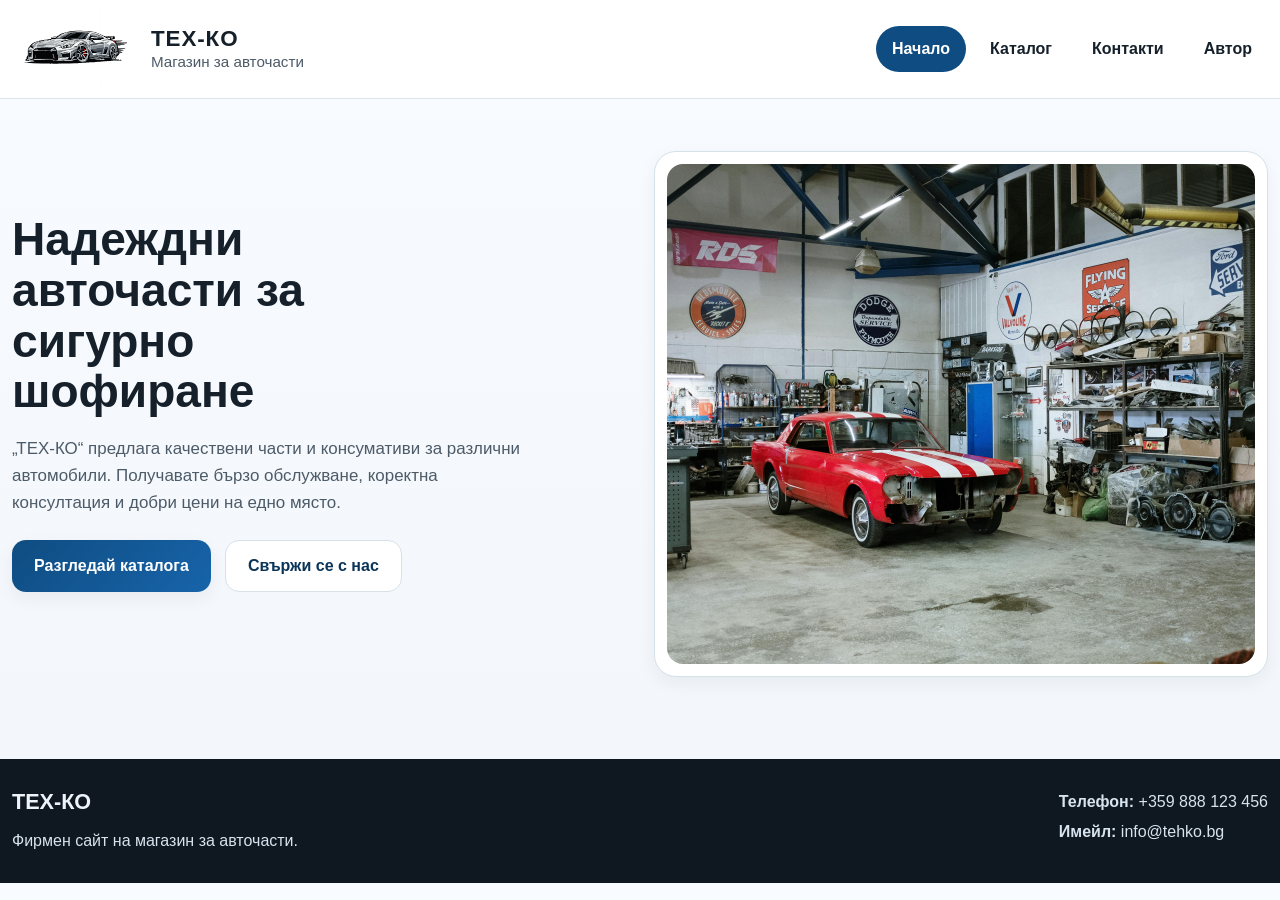
==== index.html @ 09e2aa95 "Revert "Restore simplified За нас section below home hero" This reverts commit d07487c2b5a37e3a4dde9" ====
<!DOCTYPE html>
<html lang="bg">
<head>
    <meta charset="UTF-8">
    <meta name="viewport" content="width=device-width, initial-scale=1.0">
    <title>ТЕХ-КО | Магазин за авточасти</title>
    <meta name="description" content="ТЕХ-КО е фирмен сайт на магазин за авточасти с каталог, промоции, продажби, контакти и информация за автора.">
    <link rel="stylesheet" href="css/style.css">
</head>
<body>

    <a class="skip-link" href="#main-content">Пропусни към основното съдържание</a>

    <header class="site-header">
        <div class="container header-wrap">
            <a href="index.html" class="logo-box" aria-label="Начало - ТЕХ-КО">
                <img src="images/logo-tehko.svg" alt="Лого на ТЕХ-КО" class="logo">
                <div class="logo-text">
                    <span class="logo-title">ТЕХ-КО</span>
                    <span class="logo-subtitle">Магазин за авточасти</span>
                </div>
            </a>

            <nav class="main-nav" aria-label="Основна навигация">
                <ul class="nav-list">
                    <li><a class="active" href="index.html">Начало</a></li>

                    <li class="dropdown">
                        <a href="katalog.html" aria-haspopup="true">Каталог</a>
                        <ul class="dropdown-menu">
                            <li><a href="promocia.html">Промоция</a></li>
                            <li><a href="prodazhbi.html">Продажби</a></li>
                        </ul>
                    </li>

                    <li><a href="kontakti.html">Контакти</a></li>
                    <li><a href="avtor.html">Автор</a></li>
                </ul>
            </nav>
        </div>
    </header>

    <main id="main-content">

        <section class="hero-section">
            <div class="container hero-grid">
                <div class="hero-content">
                    <h1>Надеждни авточасти за сигурно шофиране</h1>
                    <p>
                        „ТЕХ-КО“ предлага качествени части и консумативи за различни
                        автомобили. Получавате бързо обслужване, коректна консултация
                        и добри цени на едно място.
                    </p>

                    <div class="hero-actions">
                        <a href="katalog.html" class="btn btn-primary">Разгледай каталога</a>
                        <a href="kontakti.html" class="btn btn-secondary">Свържи се с нас</a>
                    </div>
                </div>

                <div class="hero-image-card">
                    <img src="images/hero-auto.jpg" alt="Модерен автомобил в сервизна среда" class="hero-image">
                </div>
            </div>
        </section>
    </main>

    <footer class="site-footer">
        <div class="container footer-wrap">
            <div>
                <h2 class="footer-brand">ТЕХ-КО</h2>
                <p>Фирмен сайт на магазин за авточасти.</p>
            </div>

            <div>
                <p><strong>Телефон:</strong> +359 888 123 456</p>
                <p><strong>Имейл:</strong> info@tehko.bg</p>
            </div>
        </div>
    </footer>

</body>
</html>
---- css/style.css ----
:root {
    --bg: #f4f7fb;
    --surface: #ffffff;
    --surface-2: #eef3f8;
    --text: #16202a;
    --muted: #4d5b68;
    --primary: #0f4c81;
    --primary-dark: #0a3559;
    --accent: #f28c28;
    --accent-dark: #c96d14;
    --border: #d7e1ea;
    --shadow: 0 10px 30px rgba(15, 34, 58, 0.08);
    --shadow-soft: 0 6px 18px rgba(15, 34, 58, 0.06);
    --radius: 18px;
    --radius-sm: 12px;
    --container: 1320px;
    --transition: 0.25s ease;
}

*,
*::before,
*::after {
    box-sizing: border-box;
}

html {
    scroll-behavior: smooth;
}

body {
    margin: 0;
    font-family: Arial, Helvetica, sans-serif;
    font-size: 16px;
    line-height: 1.6;
    background: linear-gradient(180deg, #f8fbff 0%, #f2f6fa 100%);
    color: var(--text);
}

img {
    display: block;
    max-width: 100%;
}

a {
    color: var(--primary);
    text-decoration: none;
}

a:hover {
    text-decoration: none;
}

button,
input,
textarea,
select {
    font: inherit;
}

.container {
    width: min(100% - 24px, var(--container));
    margin: 0 auto;
}

/* Достъпност */
.skip-link {
    position: absolute;
    left: -9999px;
    top: auto;
    background: #000;
    color: #fff;
    padding: 12px 16px;
    z-index: 9999;
    border-radius: 8px;
}

.skip-link:focus {
    left: 16px;
    top: 16px;
}

a:focus-visible,
button:focus-visible,
input:focus-visible,
textarea:focus-visible,
select:focus-visible {
    outline: 3px solid var(--accent);
    outline-offset: 3px;
    border-radius: 8px;
}

/* Header */
.site-header {
    position: sticky;
    top: 0;
    z-index: 1000;
    background: rgba(255, 255, 255, 0.94);
    backdrop-filter: blur(12px);
    border-bottom: 1px solid rgba(215, 225, 234, 0.9);
}

.header-wrap {
    display: flex;
    align-items: center;
    justify-content: space-between;
    gap: 24px;
    min-height: 86px;
}

.logo-box {
    display: inline-flex;
    align-items: center;
    gap: 14px;
    color: var(--text);
}

.logo {
    width: 125px;
    height: 98px;
    object-fit: contain;
}

.logo-text {
    display: flex;
    flex-direction: column;
    line-height: 1.2;
}

.logo-title {
    font-size: 1.4rem;
    font-weight: 700;
    letter-spacing: 0.04em;
}

.logo-subtitle {
    font-size: 0.95rem;
    color: var(--muted);
}

/* Навигация */
.main-nav {
    display: flex;
    align-items: center;
}

.nav-list {
    display: flex;
    align-items: center;
    gap: 8px;
    list-style: none;
    margin: 0;
    padding: 0;
}

.nav-list > li {
    position: relative;
}

.nav-list > li > a {
    display: inline-flex;
    align-items: center;
    min-height: 46px;
    padding: 10px 16px;
    border-radius: 999px;
    color: var(--text);
    font-weight: 600;
    transition: background-color var(--transition), color var(--transition), transform var(--transition);
}

.nav-list > li > a:hover,
.nav-list > li > a.active,
.nav-list > li > a:focus-visible {
    background: var(--primary);
    color: #ffffff;
}

.dropdown-menu {
    position: absolute;
    top: calc(100% + 10px);
    left: 0;
    min-width: 220px;
    background: #ffffff;
    border: 1px solid var(--border);
    border-radius: 16px;
    box-shadow: var(--shadow);
    padding: 10px;
    list-style: none;
    margin: 0;
    opacity: 0;
    visibility: hidden;
    transform: translateY(8px);
    transition: opacity var(--transition), transform var(--transition), visibility var(--transition);
}

.dropdown:hover .dropdown-menu,
.dropdown:focus-within .dropdown-menu {
    opacity: 1;
    visibility: visible;
    transform: translateY(0);
}

.dropdown-menu li a {
    display: block;
    padding: 12px 14px;
    border-radius: 10px;
    color: var(--text);
    font-weight: 600;
}

.dropdown-menu li a:hover,
.dropdown-menu li a:focus-visible {
    background: var(--surface-2);
    color: var(--primary-dark);
}

/* Hero */
.hero-section {
    padding: 52px 0 56px;
}

.hero-grid {
    display: grid;
    grid-template-columns: 1fr 1fr;
    align-items: center;
    gap: 28px;
}

.hero-content h1 {
    margin: 0 0 18px;
    font-size: clamp(2rem, 3.6vw, 3.3rem);
    line-height: 1.1;
    max-width: 16ch;
}

.hero-content p {
    margin: 0 0 24px;
    color: var(--muted);
    font-size: 1.06rem;
    max-width: 56ch;
}

.section-badge {
    display: inline-block;
    margin-bottom: 14px;
    padding: 8px 14px;
    border-radius: 999px;
    background: rgba(15, 76, 129, 0.1);
    color: var(--primary-dark);
    font-weight: 700;
    font-size: 0.92rem;
}

.hero-actions {
    display: flex;
    flex-wrap: wrap;
    gap: 14px;
    margin-bottom: 22px;
}

.btn {
    display: inline-flex;
    align-items: center;
    justify-content: center;
    min-height: 50px;
    padding: 12px 22px;
    border: none;
    border-radius: 14px;
    font-weight: 700;
    transition: transform var(--transition), background-color var(--transition), box-shadow var(--transition);
    cursor: pointer;
    text-align: center;
}

.btn:hover {
    transform: translateY(-2px);
}

.btn-primary {
    background: linear-gradient(135deg, var(--primary) 0%, #1764aa 100%);
    color: #ffffff;
    box-shadow: var(--shadow-soft);
}

.btn-primary:hover,
.btn-primary:focus-visible {
    background: linear-gradient(135deg, var(--primary-dark) 0%, #0f4c81 100%);
    color: #ffffff;
}

.btn-secondary {
    background: #ffffff;
    color: var(--primary-dark);
    border: 1px solid var(--border);
}

.btn-secondary:hover,
.btn-secondary:focus-visible {
    background: var(--surface-2);
    color: var(--primary-dark);
}

.hero-highlights {
    display: flex;
    flex-wrap: wrap;
    gap: 12px;
    margin: 0;
    padding: 0;
    list-style: none;
}

.hero-highlights li {
    padding: 10px 14px;
    background: #ffffff;
    border: 1px solid var(--border);
    border-radius: 999px;
    color: var(--text);
    font-weight: 600;
    box-shadow: var(--shadow-soft);
}

.hero-image-card {
    background: #ffffff;
    border: 1px solid var(--border);
    border-radius: 22px;
    padding: 12px;
    box-shadow: var(--shadow-soft);
}

.hero-image {
    width: 100%;
    height: 500px;
    object-fit: cover;
    border-radius: 16px;
}

/* Общи секции */
section {
    padding: 24px 0 64px;
}

.section-heading {
    max-width: 760px;
    margin-bottom: 28px;
}

.section-heading h2 {
    margin: 0 0 12px;
    font-size: clamp(1.8rem, 3vw, 2.7rem);
    line-height: 1.15;
}

.section-heading p {
    margin: 0;
    color: var(--muted);
}

/* Feature cards */
.features-grid {
    display: grid;
    grid-template-columns: repeat(3, 1fr);
    gap: 22px;
}

.feature-card {
    background: var(--surface);
    padding: 26px;
    border-radius: var(--radius);
    border: 1px solid var(--border);
    box-shadow: var(--shadow-soft);
    transition: transform var(--transition), box-shadow var(--transition);
}

.feature-card:hover {
    transform: translateY(-4px);
    box-shadow: var(--shadow);
}

.feature-icon {
    width: 50px;
    height: 50px;
    display: grid;
    place-items: center;
    margin-bottom: 16px;
    border-radius: 14px;
    background: linear-gradient(135deg, var(--accent) 0%, #ffad5a 100%);
    color: #1b1b1b;
    font-size: 1.35rem;
    font-weight: 700;
}

.feature-card h3 {
    margin: 0 0 10px;
    font-size: 1.2rem;
}

.feature-card p {
    margin: 0;
    color: var(--muted);
}

/* About */
.about-grid {
    display: grid;
    grid-template-columns: 0.95fr 1.05fr;
    gap: 34px;
    align-items: center;
}

.about-image-wrap {
    background: var(--surface);
    border: 1px solid var(--border);
    border-radius: 24px;
    padding: 14px;
    box-shadow: var(--shadow-soft);
}

.about-image {
    width: 100%;
    height: 420px;
    object-fit: cover;
    border-radius: 18px;
}

.about-content h2 {
    margin: 0 0 16px;
    font-size: clamp(1.8rem, 3vw, 2.8rem);
    line-height: 1.15;
}

.about-content p {
    margin: 0 0 16px;
    color: var(--muted);
}

.text-link {
    display: inline-block;
    margin-top: 8px;
    font-weight: 700;
    color: var(--primary);
}

.text-link:hover,
.text-link:focus-visible {
    color: var(--primary-dark);
    text-decoration: underline;
}

/* Quick links */
.quick-links-grid {
    display: grid;
    grid-template-columns: repeat(4, 1fr);
    gap: 20px;
}

.quick-link-card {
    display: block;
    background: linear-gradient(180deg, #ffffff 0%, #f5f9fd 100%);
    border: 1px solid var(--border);
    border-radius: var(--radius);
    padding: 24px;
    box-shadow: var(--shadow-soft);
    transition: transform var(--transition), box-shadow var(--transition), border-color var(--transition);
}

.quick-link-card:hover,
.quick-link-card:focus-visible {
    transform: translateY(-4px);
    box-shadow: var(--shadow);
    border-color: #aac6df;
}

.quick-link-card h3 {
    margin: 0 0 10px;
    font-size: 1.16rem;
    color: var(--text);
}

.quick-link-card p {
    margin: 0;
    color: var(--muted);
}

/* Footer */
.site-footer {
    padding: 26px 0;
    background: #0f1720;
    color: #edf3f8;
    margin-top: 26px;
}

.footer-wrap {
    display: flex;
    justify-content: space-between;
    gap: 24px;
    flex-wrap: wrap;
}

.footer-brand {
    margin: 0 0 8px;
    font-size: 1.35rem;
}

.site-footer p {
    margin: 4px 0;
    color: #d7e3ee;
}

/* Помощни класове за бъдещите страници */
.page-hero {
    padding: 56px 0 24px;
}

.page-hero-box {
    background: linear-gradient(135deg, #0f4c81 0%, #143f64 100%);
    color: #ffffff;
    border-radius: 28px;
    padding: 38px 32px;
    box-shadow: var(--shadow);
}

.page-hero-box h1 {
    margin: 0 0 10px;
    font-size: clamp(2rem, 3.5vw, 3.2rem);
}

.page-hero-box p {
    margin: 0;
    max-width: 70ch;
    color: rgba(255, 255, 255, 0.9);
}

.card {
    background: var(--surface);
    border: 1px solid var(--border);
    border-radius: var(--radius);
    box-shadow: var(--shadow-soft);
}

.section-box {
    background: var(--surface);
    border: 1px solid var(--border);
    border-radius: 24px;
    padding: 28px;
    box-shadow: var(--shadow-soft);
}

/* Responsive */
@media (max-width: 1080px) {
    .hero-grid,
    .about-grid {
        grid-template-columns: 1fr;
    }

    .features-grid {
        grid-template-columns: repeat(2, 1fr);
    }

    .quick-links-grid,
    .catalog-grid {
        grid-template-columns: repeat(2, 1fr);
    }

    .hero-content h1 {
        max-width: 14ch;
    }
}

@media (max-width: 820px) {
    .header-wrap {
        flex-direction: column;
        align-items: flex-start;
        padding: 14px 0;
    }

    .main-nav {
        width: 100%;
    }

    .nav-list {
        flex-wrap: wrap;
    }

    .dropdown-menu {
        position: static;
        opacity: 1;
        visibility: visible;
        transform: none;
        box-shadow: none;
        border: 1px solid var(--border);
        margin-top: 8px;
        display: none;
    }

    .dropdown:hover .dropdown-menu,
    .dropdown:focus-within .dropdown-menu {
        display: block;
    }

    .hero-image {
        height: 360px;
    }
}

@media (max-width: 640px) {
    .container {
        width: min(100% - 20px, var(--container));
    }

    .hero-section {
        padding-top: 42px;
    }

    .features-grid,
    .quick-links-grid,
    .catalog-grid {
        grid-template-columns: 1fr;
    }

    .feature-card,
    .quick-link-card,
    .section-box {
        padding: 22px;
    }

    .btn {
        width: 100%;
    }

    .hero-actions {
        flex-direction: column;
    }

    .hero-image,
    .about-image {
        height: 280px;
    }

    .page-hero-box {
        padding: 28px 20px;
    }
}

/* Намаляване на анимации при нужда */
@media (prefers-reduced-motion: reduce) {
    html {
        scroll-behavior: auto;
    }

    *,
    *::before,
    *::after {
        animation: none !important;
        transition: none !important;
    }
}

/* =========================
   КАТАЛОГ
========================= */

.catalog-section {
    padding-top: 20px;
}


.catalog-nav {
    background: var(--surface);
    border: 1px solid var(--border);
    border-radius: 18px;
    padding: 20px;
    margin-bottom: 22px;
}

.catalog-nav h2 {
    margin: 0 0 12px;
    font-size: 1.25rem;
}

.catalog-filter-controls {
    display: flex;
    flex-wrap: wrap;
    gap: 10px;
}

.filter-btn {
    border: 1px solid var(--border);
    background: #ffffff;
    color: var(--text);
    padding: 10px 14px;
    border-radius: 999px;
    font-weight: 700;
    cursor: pointer;
}

.filter-btn.is-active {
    background: var(--primary);
    color: #ffffff;
    border-color: var(--primary);
}


.catalog-top-link-wrap {
    margin-top: 10px;
    text-align: center;
}

.is-hidden {
    display: none;
}

.product-card.is-hidden {
    display: none;
}

.catalog-grid {
    display: grid;
    grid-template-columns: repeat(4, minmax(0, 1fr));
    gap: 24px;
    align-items: stretch;
}

.product-card {
    display: flex;
    flex-direction: column;
    height: 100%;
    background: linear-gradient(180deg, #ffffff 0%, #f7fafd 100%);
    border: 1px solid var(--border);
    border-radius: 24px;
    padding: 20px;
    box-shadow: var(--shadow-soft);
    transition: transform var(--transition), box-shadow var(--transition);
    text-align: center;
}

.product-card:hover {
    transform: translateY(-6px);
    box-shadow: var(--shadow);
}

.product-image-wrap {
    background: #ffffff;
    border: 1px solid var(--border);
    border-radius: 18px;
    padding: 14px;
    margin-bottom: 18px;
    display: flex;
    align-items: center;
    justify-content: center;
    min-height: 220px;
}

.product-image {
    width: 100%;
    height: 180px;
    object-fit: cover;
    border-radius: 14px;
}

.product-content {
    display: flex;
    flex-direction: column;
    align-items: center;
    flex: 1;
}

.product-code {
    margin: 0 0 10px;
    color: var(--muted);
    font-size: 0.96rem;
}

.product-content h3 {
    margin: 0 0 12px;
    font-size: 1.22rem;
    line-height: 1.25;
    min-height: 62px;
}

.product-description {
    margin: 0 0 16px;
    color: var(--muted);
    line-height: 1.7;
    flex: 1;
}

.product-price {
    margin: 0 0 18px;
    font-size: 1.08rem;
    font-weight: 700;
    color: var(--text);
}

.product-price span {
    color: var(--accent-dark);
}

.product-buy-form {
    width: 100%;
    max-width: 210px;
    display: grid;
    gap: 8px;
    justify-items: center;
}

.product-qty-label {
    font-weight: 700;
}

.product-qty-input {
    width: 100%;
    min-height: 42px;
    padding: 8px 10px;
    border: 1px solid #bfd0df;
    border-radius: 10px;
    text-align: center;
    background: #ffffff;
}

.product-card .btn {
    min-width: 120px;
    width: 100%;
}

/* =========================
   ПЛАЩАНЕ
========================= */

.checkout-section {
    padding-top: 24px;
    padding-bottom: 64px;
}

.checkout-layout {
    display: grid;
    grid-template-columns: 0.95fr 1.05fr;
    gap: 28px;
    align-items: start;
}

.checkout-product-card,
.checkout-form-card {
    background: linear-gradient(180deg, #ffffff 0%, #f7fafd 100%);
    border: 1px solid var(--border);
    border-radius: 26px;
    padding: 26px;
    box-shadow: var(--shadow-soft);
}

.checkout-product-image-wrap {
    background: #ffffff;
    border: 1px solid var(--border);
    border-radius: 20px;
    padding: 14px;
    margin-bottom: 20px;
}

.checkout-product-image {
    width: 100%;
    height: 320px;
    object-fit: cover;
    border-radius: 14px;
}

.checkout-product-info h2 {
    margin: 0 0 14px;
    font-size: 2rem;
    line-height: 1.15;
}

.checkout-product-code,
.checkout-product-price,
.checkout-product-stock {
    margin: 0 0 10px;
}

.checkout-product-description {
    margin: 0 0 18px;
    color: var(--muted);
    line-height: 1.7;
}

.checkout-total-box {
    background: #eef4fb;
    border: 1px solid var(--border);
    border-radius: 18px;
    padding: 16px 18px;
}

.checkout-total-box p {
    margin: 8px 0;
    font-size: 1.05rem;
}

.checkout-form-card h2 {
    margin: 0 0 20px;
    font-size: 1.9rem;
}

.checkout-form {
    display: grid;
    gap: 18px;
}

.checkout-form-grid {
    display: grid;
    grid-template-columns: repeat(2, minmax(0, 1fr));
    gap: 18px;
}

.form-group {
    display: grid;
    gap: 8px;
}

.form-group-full {
    grid-column: 1 / -1;
}

.form-group label {
    font-weight: 700;
    color: var(--text);
}

.form-group input,
.form-group textarea,
.form-group select {
    width: 100%;
    min-height: 50px;
    padding: 12px 14px;
    border: 1px solid #bfd0df;
    border-radius: 12px;
    background: #ffffff;
    color: var(--text);
}

.form-group textarea {
    resize: vertical;
    min-height: 120px;
}

.form-group input[readonly] {
    background: #f3f7fb;
    color: #415260;
}

.checkout-actions {
    display: flex;
    justify-content: space-between;
    gap: 14px;
    flex-wrap: wrap;
}

.checkout-success-message {
    margin-top: 20px;
    padding: 14px 16px;
    border-radius: 14px;
    background: #eaf7ee;
    color: #17653a;
    border: 1px solid #b9e2c8;
    font-weight: 700;
}

@media (max-width: 1200px) {
    .catalog-grid {
        grid-template-columns: repeat(3, minmax(0, 1fr));
    }
}

@media (max-width: 980px) {
    .checkout-layout {
        grid-template-columns: 1fr;
    }

    .catalog-grid {
        grid-template-columns: repeat(2, minmax(0, 1fr));
    }

    .checkout-form-grid {
        grid-template-columns: 1fr;
    }

    .form-group-full {
        grid-column: auto;
    }
}

@media (max-width: 640px) {
    .catalog-grid {
        grid-template-columns: 1fr;
    }

    .checkout-actions {
        flex-direction: column;
    }

    .checkout-actions .btn {
        width: 100%;
    }

    .checkout-product-image {
        height: 240px;
    }
}

/* =========================
   КОНТАКТИ
========================= */

.contacts-section {
    padding-top: 16px;
    padding-bottom: 44px;
}

.contacts-layout {
    display: flex;
    justify-content: center;
}

.contact-form-card {
    background: linear-gradient(180deg, #ffffff 0%, #f7fafd 100%);
    border: 1px solid var(--border);
    border-radius: 26px;
    padding: 28px;
    box-shadow: var(--shadow-soft);
    width: min(100%, 860px);
}

.contact-form {
    display: grid;
    gap: 18px;
}

.contact-form-grid {
    display: grid;
    grid-template-columns: repeat(2, minmax(0, 1fr));
    gap: 18px;
}

.contact-actions {
    display: flex;
    justify-content: flex-end;
}

.contact-form textarea {
    resize: vertical;
    min-height: 150px;
}

.contact-location-section {
    padding-top: 0;
    padding-bottom: 64px;
}

.contact-map-wrap {
    border-radius: 18px;
    overflow: hidden;
    border: 1px solid var(--border);
    box-shadow: var(--shadow-soft);
    background: #ffffff;
}

.contact-map-wrap-only {
    border-radius: 26px;
}

.contact-map-wrap iframe {
    display: block;
    width: 100%;
    min-height: 360px;
    border: 0;
}

/* =========================
   АВТОР
========================= */

.author-section {
    padding-top: 34px;
    padding-bottom: 64px;
}

.author-simple-layout {
    display: grid;
    grid-template-columns: minmax(260px, 360px) 1fr;
    gap: 30px;
    align-items: start;
    background: #ffffff;
    border: 1px solid var(--border);
    border-radius: 22px;
    padding: 26px;
    box-shadow: var(--shadow-soft);
}

.author-image-wrap {
    border-radius: 20px;
    overflow: hidden;
    border: 1px solid var(--border);
    background: #f9fcff;
}

.author-image {
    width: 100%;
    height: 430px;
    object-fit: cover;
}

.author-simple-content h1 {
    margin: 0 0 12px;
    font-size: clamp(1.9rem, 3vw, 2.5rem);
}

.author-simple-content p {
    margin: 0 0 12px;
    color: var(--muted);
    line-height: 1.65;
}

.author-contact-list {
    margin: 18px 0 22px;
    padding: 0;
    list-style: none;
}

.author-contact-list li {
    margin-bottom: 8px;
    color: var(--text);
}

.author-sources-block {
    padding-top: 2px;
}

.author-sources-block h2 {
    margin: 0 0 10px;
    font-size: 1.2rem;
}

.author-project-link-wrap {
    margin: 22px 0 0;
}

.author-list {
    margin: 0;
    padding-left: 20px;
}

.author-list li {
    margin-bottom: 10px;
    color: var(--muted);
}

.author-list a,
.author-project-link-wrap a {
    color: var(--primary);
    font-weight: 600;
}

.author-list a:hover,
.author-project-link-wrap a:hover,
.author-list a:focus-visible,
.author-project-link-wrap a:focus-visible {
    text-decoration: underline;
}

@media (max-width: 980px) {
    .author-simple-layout {
        grid-template-columns: 1fr;
    }

    .contact-form-grid {
        grid-template-columns: 1fr;
    }

    .author-image {
        height: 340px;
    }
}

@media (max-width: 640px) {
    .contact-form-card {
        padding: 22px;
    }

    .contact-actions .btn {
        width: 100%;
    }

    .contact-map-wrap iframe {
        min-height: 280px;
    }

    .author-image {
        height: 300px;
    }

}

/* =========================
   ПРОМОЦИЯ
========================= */

.promo-section {
    padding-top: 24px;
    padding-bottom: 64px;
}

.promo-layout {
    display: grid;
    grid-template-columns: 0.95fr 1.05fr;
    gap: 28px;
    align-items: start;
}

.promo-image-card,
.promo-content-card {
    background: linear-gradient(180deg, #ffffff 0%, #f7fafd 100%);
    border: 1px solid var(--border);
    border-radius: 26px;
    padding: 28px;
    box-shadow: var(--shadow-soft);
}

.promo-image-frame {
    position: relative;
    overflow: hidden;
    border-radius: 22px;
    border: 1px solid var(--border);
    background: #ffffff;
}

.promo-image {
    width: 100%;
    height: 460px;
    object-fit: cover;
}

.promo-badge {
    position: absolute;
    top: 16px;
    right: 16px;
    min-width: 88px;
    min-height: 88px;
    display: grid;
    place-items: center;
    border-radius: 50%;
    background: var(--accent);
    color: #1b1b1b;
    font-weight: 800;
    font-size: 1.3rem;
    box-shadow: var(--shadow);
}

.promo-image-note {
    margin: 14px 0 0;
    color: var(--muted);
    font-size: 0.96rem;
}

.promo-content-card h2 {
    margin: 0 0 16px;
    font-size: 2.1rem;
}

.promo-content-card p {
    color: var(--muted);
    line-height: 1.75;
}

.promo-highlight-box {
    margin: 22px 0;
    padding: 20px;
    background: #eef4fb;
    border: 1px solid var(--border);
    border-radius: 20px;
}

.promo-highlight-box h3 {
    margin: 0 0 12px;
    font-size: 1.2rem;
}

.promo-benefit {
    margin: 0;
    color: var(--text);
}

.promo-list {
    margin: 0;
    padding-left: 20px;
}

.promo-list li {
    margin-bottom: 10px;
    color: var(--text);
}

.promo-pricing {
    display: flex;
    flex-direction: column;
    gap: 8px;
    margin: 24px 0 18px;
}

.old-price {
    margin: 0;
    font-size: 1rem;
}

.old-price span {
    text-decoration: line-through;
    color: #8b96a2;
}

.new-price {
    margin: 0;
    font-size: 1.35rem;
    font-weight: 800;
    color: var(--primary-dark);
}

.new-price span {
    color: var(--accent-dark);
}

.promo-small-text {
    font-size: 0.95rem;
}

.promo-actions {
    display: flex;
    gap: 14px;
    flex-wrap: wrap;
    margin-top: 22px;
}

/* =========================
   ПРОДАЖБИ
========================= */

.sales-section {
    padding-top: 24px;
    padding-bottom: 64px;
}

.sales-layout {
    display: grid;
    grid-template-columns: 0.9fr 1.1fr;
    gap: 28px;
    align-items: start;
}

.sales-info-card,
.sales-chart-card {
    background: linear-gradient(180deg, #ffffff 0%, #f7fafd 100%);
    border: 1px solid var(--border);
    border-radius: 26px;
    padding: 28px;
    box-shadow: var(--shadow-soft);
}

.sales-info-card h2,
.sales-chart-card h2 {
    margin: 0 0 14px;
    font-size: 2rem;
}

.sales-info-card p {
    margin: 0 0 20px;
    color: var(--muted);
    line-height: 1.75;
}

.sales-stats-grid {
    display: grid;
    grid-template-columns: repeat(2, minmax(0, 1fr));
    gap: 16px;
}

.sales-stat-box {
    padding: 18px;
    background: #eef4fb;
    border: 1px solid var(--border);
    border-radius: 18px;
}

.sales-stat-box h3 {
    margin: 0 0 8px;
    font-size: 1rem;
}

.sales-stat-box p {
    margin: 0;
    font-size: 1.2rem;
    font-weight: 700;
    color: var(--primary-dark);
}

.sales-chart-card canvas {
    width: 100%;
    height: auto;
    display: block;
    background: #ffffff;
    border: 1px solid var(--border);
    border-radius: 18px;
    padding: 10px;
}

@media (max-width: 980px) {
    .promo-layout,
    .sales-layout {
        grid-template-columns: 1fr;
    }
}

@media (max-width: 640px) {
    .promo-image {
        height: 300px;
    }

    .promo-actions .btn {
        width: 100%;
    }

    .sales-stats-grid {
        grid-template-columns: 1fr;
    }
}

.author-note {
    margin-top: 10px;
    color: var(--muted);
    font-size: 0.95rem;
}
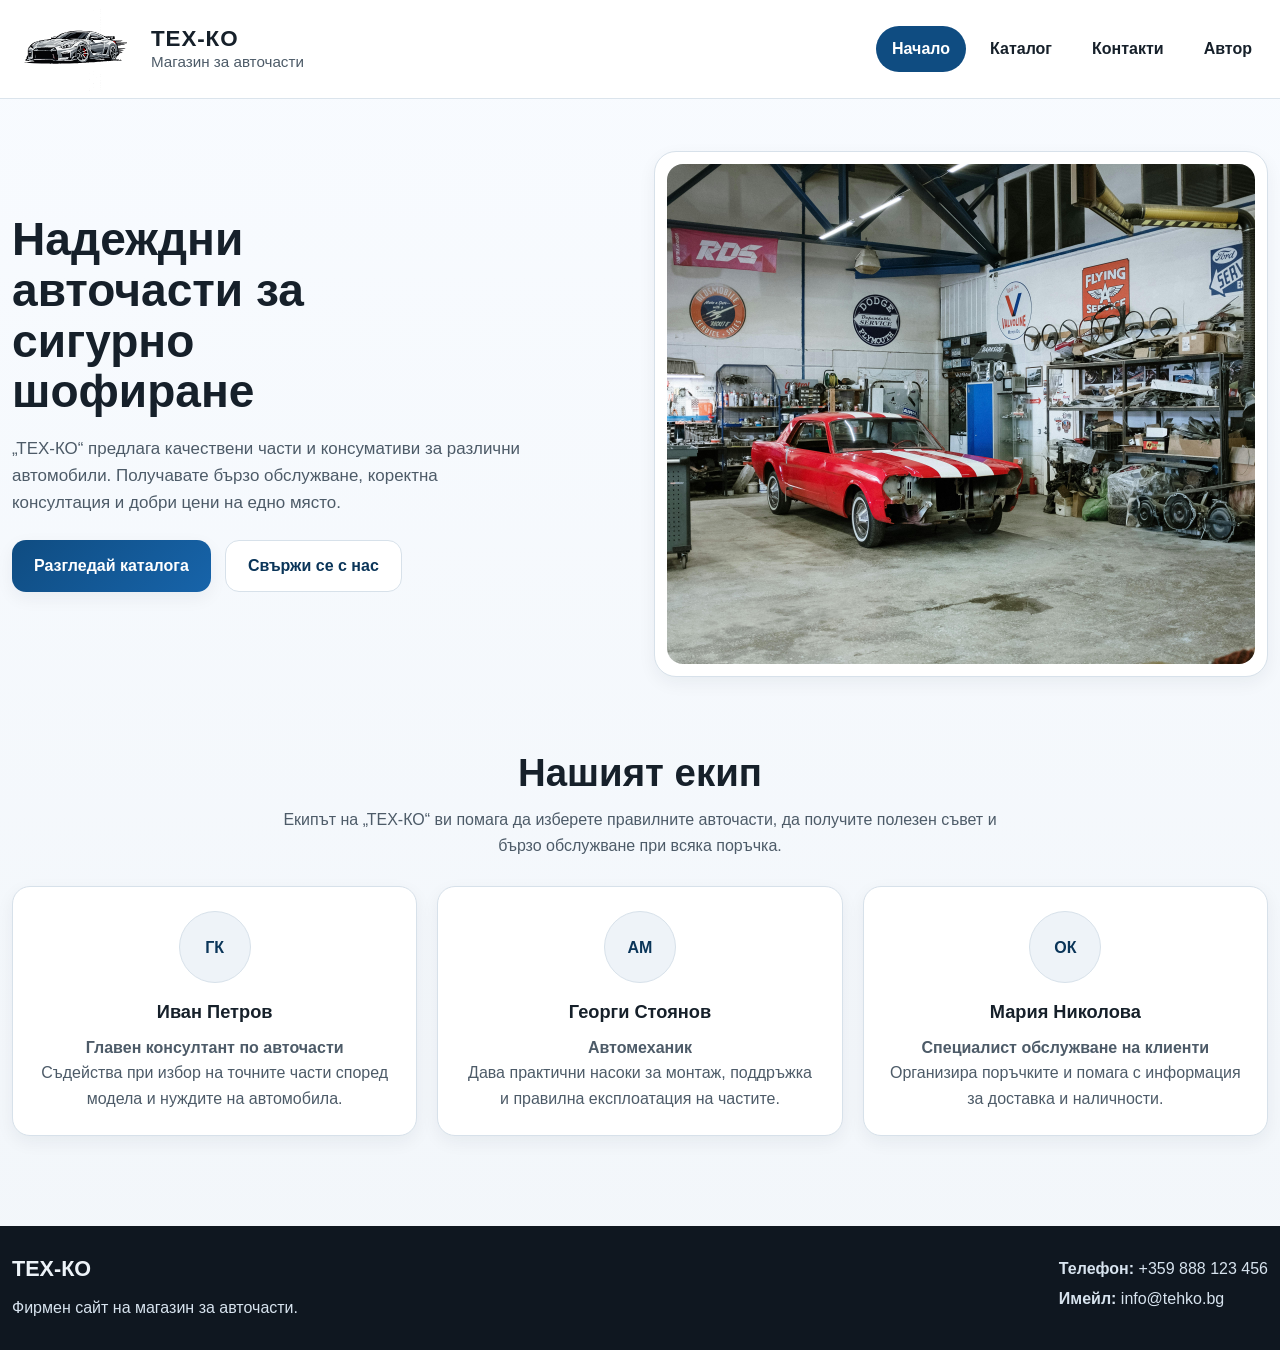
==== commit 1af1efa4: "Update prices to euro and add home team section" ====
--- a/index.html
+++ b/index.html
@@ -63,6 +63,41 @@
                 </div>
             </div>
         </section>
+
+        <section class="team-section" aria-labelledby="team-title">
+            <div class="container">
+                <div class="section-heading team-heading">
+                    <h2 id="team-title">Нашият екип</h2>
+                    <p>
+                        Екипът на „ТЕХ-КО“ ви помага да изберете правилните авточасти,
+                        да получите полезен съвет и бързо обслужване при всяка поръчка.
+                    </p>
+                </div>
+
+                <div class="team-grid">
+                    <article class="team-card">
+                        <div class="team-avatar" aria-hidden="true">ГК</div>
+                        <h3>Иван Петров</h3>
+                        <p class="team-role">Главен консултант по авточасти</p>
+                        <p>Съдейства при избор на точните части според модела и нуждите на автомобила.</p>
+                    </article>
+
+                    <article class="team-card">
+                        <div class="team-avatar" aria-hidden="true">АМ</div>
+                        <h3>Георги Стоянов</h3>
+                        <p class="team-role">Автомеханик</p>
+                        <p>Дава практични насоки за монтаж, поддръжка и правилна експлоатация на частите.</p>
+                    </article>
+
+                    <article class="team-card">
+                        <div class="team-avatar" aria-hidden="true">ОК</div>
+                        <h3>Мария Николова</h3>
+                        <p class="team-role">Специалист обслужване на клиенти</p>
+                        <p>Организира поръчките и помага с информация за доставка и наличности.</p>
+                    </article>
+                </div>
+            </div>
+        </section>
     </main>
 
     <footer class="site-footer">
--- a/css/style.css
+++ b/css/style.css
@@ -354,6 +354,62 @@
     color: var(--muted);
 }
 
+
+/* Екип */
+.team-section {
+    padding-top: 18px;
+}
+
+.team-heading {
+    text-align: center;
+    margin-left: auto;
+    margin-right: auto;
+}
+
+.team-grid {
+    display: grid;
+    grid-template-columns: repeat(3, minmax(0, 1fr));
+    gap: 20px;
+}
+
+.team-card {
+    background: var(--surface);
+    border: 1px solid var(--border);
+    border-radius: var(--radius);
+    padding: 24px;
+    box-shadow: var(--shadow-soft);
+    text-align: center;
+}
+
+.team-avatar {
+    width: 72px;
+    height: 72px;
+    margin: 0 auto 14px;
+    border-radius: 50%;
+    display: grid;
+    place-items: center;
+    background: var(--surface-2);
+    border: 1px solid var(--border);
+    font-weight: 700;
+    color: var(--primary-dark);
+}
+
+.team-card h3 {
+    margin: 0 0 8px;
+    font-size: 1.14rem;
+}
+
+.team-role {
+    margin: 0 0 8px;
+    font-weight: 700;
+    color: var(--primary);
+}
+
+.team-card p {
+    margin: 0;
+    color: var(--muted);
+}
+
 /* Feature cards */
 .features-grid {
     display: grid;
@@ -556,7 +612,8 @@
     }
 
     .quick-links-grid,
-    .catalog-grid {
+    .catalog-grid,
+    .team-grid {
         grid-template-columns: repeat(2, 1fr);
     }
 
@@ -612,7 +669,8 @@
 
     .features-grid,
     .quick-links-grid,
-    .catalog-grid {
+    .catalog-grid,
+    .team-grid {
         grid-template-columns: 1fr;
     }
 
@@ -1011,34 +1069,62 @@
     padding-bottom: 44px;
 }
 
+.contacts-page-section {
+    padding-top: 36px;
+    padding-bottom: 64px;
+}
+
+.contacts-page-card {
+    width: min(100%, 980px);
+    margin: 0 auto;
+    background: #ffffff;
+    border: 1px solid var(--border);
+    border-radius: 26px;
+    box-shadow: var(--shadow-soft);
+    padding: 34px 32px;
+}
+
+.contacts-page-header {
+    text-align: center;
+    max-width: 68ch;
+    margin: 0 auto 28px;
+}
+
+.contacts-page-header h1 {
+    margin: 0 0 10px;
+    font-size: clamp(2rem, 3vw, 2.7rem);
+}
+
+.contacts-page-header p {
+    margin: 0;
+    color: var(--muted);
+}
+
 .contacts-layout {
+    width: min(100%, 780px);
+    margin: 0 auto;
+    display: grid;
+    gap: 24px;
+}
+
+.contact-form-card {
+    width: 100%;
+}
+
+.contact-form {
+    display: grid;
+    gap: 18px;
+}
+
+.contact-form-grid {
+    display: grid;
+    grid-template-columns: repeat(2, minmax(0, 1fr));
+    gap: 18px;
+}
+
+.contact-actions {
     display: flex;
     justify-content: center;
-}
-
-.contact-form-card {
-    background: linear-gradient(180deg, #ffffff 0%, #f7fafd 100%);
-    border: 1px solid var(--border);
-    border-radius: 26px;
-    padding: 28px;
-    box-shadow: var(--shadow-soft);
-    width: min(100%, 860px);
-}
-
-.contact-form {
-    display: grid;
-    gap: 18px;
-}
-
-.contact-form-grid {
-    display: grid;
-    grid-template-columns: repeat(2, minmax(0, 1fr));
-    gap: 18px;
-}
-
-.contact-actions {
-    display: flex;
-    justify-content: flex-end;
 }
 
 .contact-form textarea {
@@ -1046,21 +1132,12 @@
     min-height: 150px;
 }
 
-.contact-location-section {
-    padding-top: 0;
-    padding-bottom: 64px;
-}
-
 .contact-map-wrap {
     border-radius: 18px;
     overflow: hidden;
     border: 1px solid var(--border);
     box-shadow: var(--shadow-soft);
     background: #ffffff;
-}
-
-.contact-map-wrap-only {
-    border-radius: 26px;
 }
 
 .contact-map-wrap iframe {
@@ -1177,8 +1254,13 @@
 }
 
 @media (max-width: 640px) {
-    .contact-form-card {
-        padding: 22px;
+    .contacts-page-section {
+        padding-top: 24px;
+        padding-bottom: 48px;
+    }
+
+    .contacts-page-card {
+        padding: 26px 16px;
     }
 
     .contact-actions .btn {
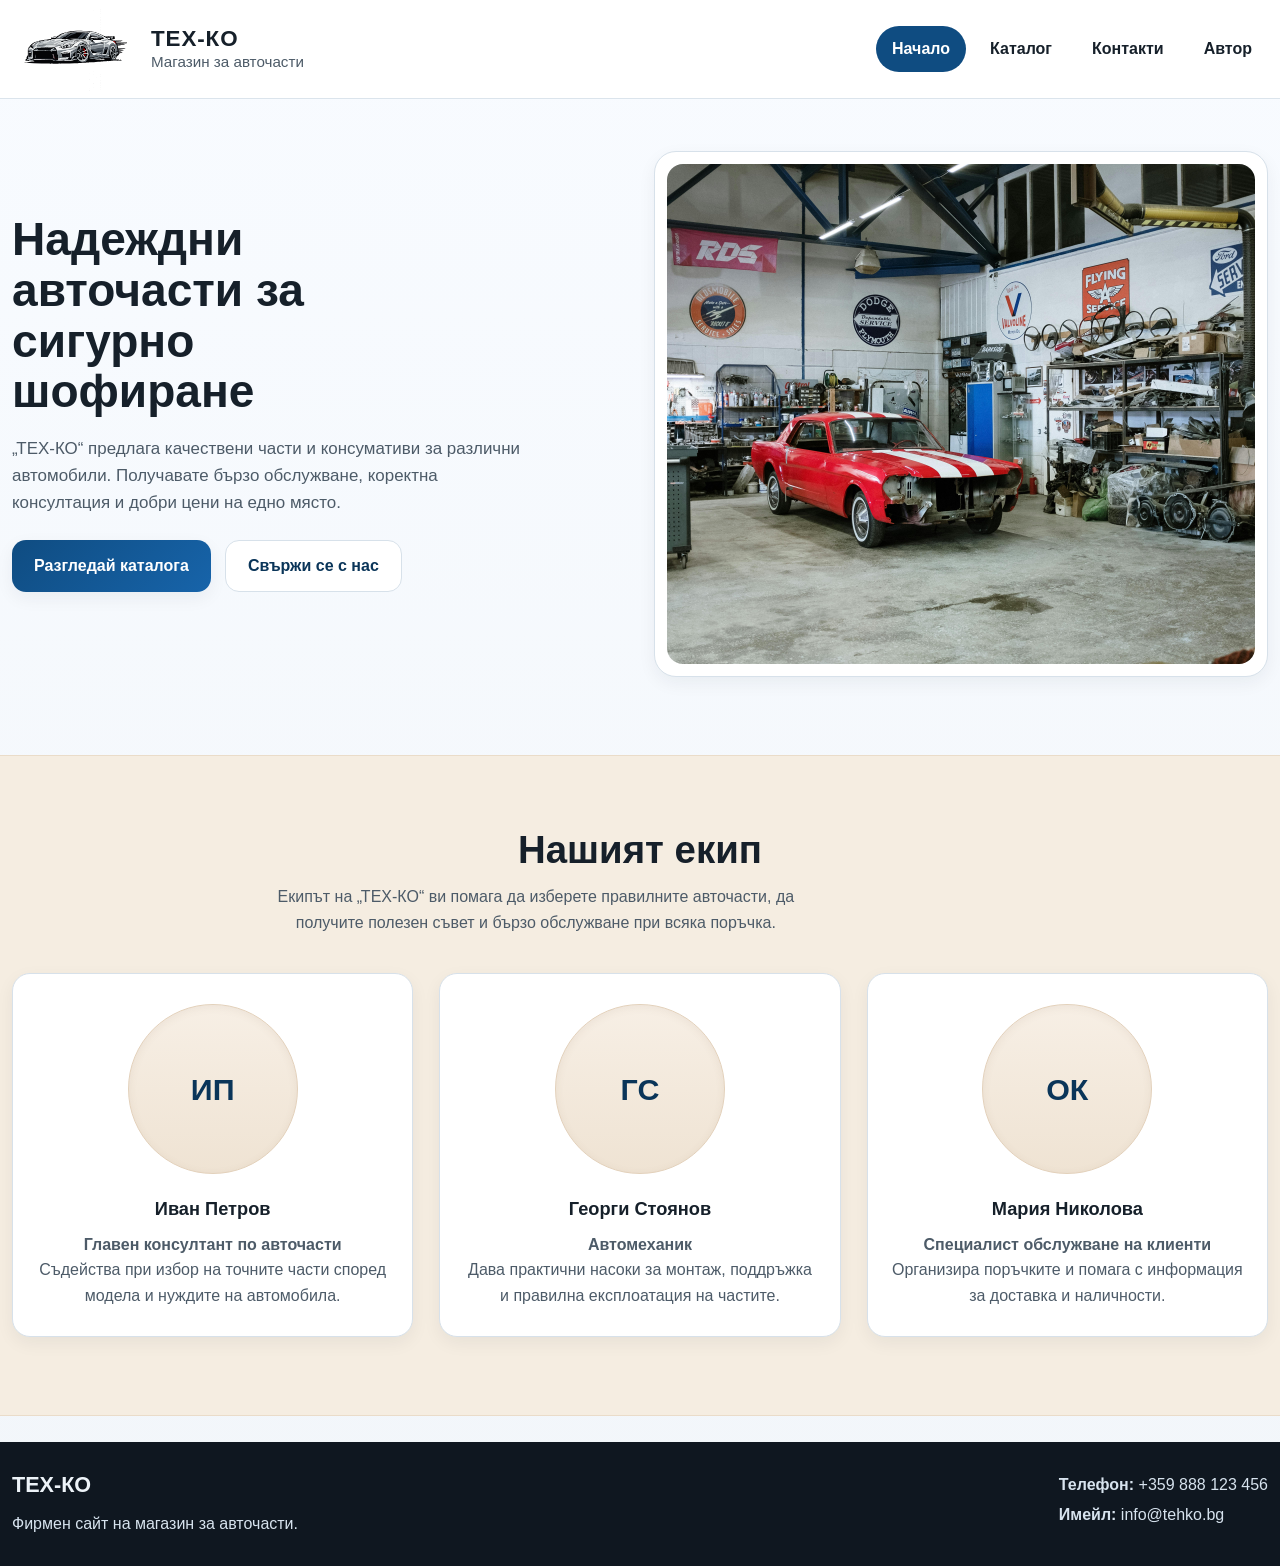
==== commit f6ca985c: "Refine home team section styling and hierarchy" ====
--- a/index.html
+++ b/index.html
@@ -8,9 +8,6 @@
     <link rel="stylesheet" href="css/style.css">
 </head>
 <body>
-
-    <a class="skip-link" href="#main-content">Пропусни към основното съдържание</a>
-
     <header class="site-header">
         <div class="container header-wrap">
             <a href="index.html" class="logo-box" aria-label="Начало - ТЕХ-КО">
@@ -68,7 +65,7 @@
             <div class="container">
                 <div class="section-heading team-heading">
                     <h2 id="team-title">Нашият екип</h2>
-                    <p>
+                    <p class="team-intro">
                         Екипът на „ТЕХ-КО“ ви помага да изберете правилните авточасти,
                         да получите полезен съвет и бързо обслужване при всяка поръчка.
                     </p>
@@ -76,14 +73,14 @@
 
                 <div class="team-grid">
                     <article class="team-card">
-                        <div class="team-avatar" aria-hidden="true">ГК</div>
+                        <div class="team-avatar" aria-hidden="true">ИП</div>
                         <h3>Иван Петров</h3>
                         <p class="team-role">Главен консултант по авточасти</p>
                         <p>Съдейства при избор на точните части според модела и нуждите на автомобила.</p>
                     </article>
 
                     <article class="team-card">
-                        <div class="team-avatar" aria-hidden="true">АМ</div>
+                        <div class="team-avatar" aria-hidden="true">ГС</div>
                         <h3>Георги Стоянов</h3>
                         <p class="team-role">Автомеханик</p>
                         <p>Дава практични насоки за монтаж, поддръжка и правилна експлоатация на частите.</p>
--- a/css/style.css
+++ b/css/style.css
@@ -63,22 +63,6 @@
 }
 
 /* Достъпност */
-.skip-link {
-    position: absolute;
-    left: -9999px;
-    top: auto;
-    background: #000;
-    color: #fff;
-    padding: 12px 16px;
-    z-index: 9999;
-    border-radius: 8px;
-}
-
-.skip-link:focus {
-    left: 16px;
-    top: 16px;
-}
-
 a:focus-visible,
 button:focus-visible,
 input:focus-visible,
@@ -357,39 +341,51 @@
 
 /* Екип */
 .team-section {
-    padding-top: 18px;
+    background: #f5ede1;
+    border-top: 1px solid #eadcc9;
+    border-bottom: 1px solid #eadcc9;
+    padding: 72px 0 78px;
+    margin-top: 22px;
 }
 
 .team-heading {
     text-align: center;
     margin-left: auto;
     margin-right: auto;
+    margin-bottom: 38px;
+}
+
+.team-intro {
+    max-width: 62ch;
+    margin: 0 auto;
 }
 
 .team-grid {
     display: grid;
     grid-template-columns: repeat(3, minmax(0, 1fr));
-    gap: 20px;
+    gap: 26px;
 }
 
 .team-card {
     background: var(--surface);
     border: 1px solid var(--border);
     border-radius: var(--radius);
-    padding: 24px;
+    padding: 30px 24px 28px;
     box-shadow: var(--shadow-soft);
     text-align: center;
 }
 
 .team-avatar {
-    width: 72px;
-    height: 72px;
-    margin: 0 auto 14px;
+    width: 170px;
+    height: 170px;
+    margin: 0 auto 20px;
     border-radius: 50%;
     display: grid;
     place-items: center;
-    background: var(--surface-2);
-    border: 1px solid var(--border);
+    background: linear-gradient(180deg, #f7efe5 0%, #efe3d3 100%);
+    border: 1px solid #e3d1bb;
+    box-shadow: inset 0 2px 8px rgba(120, 90, 58, 0.08);
+    font-size: 1.9rem;
     font-weight: 700;
     color: var(--primary-dark);
 }
@@ -695,6 +691,15 @@
 
     .page-hero-box {
         padding: 28px 20px;
+    }
+
+    .team-section {
+        padding: 56px 0 60px;
+    }
+
+    .team-avatar {
+        width: 150px;
+        height: 150px;
     }
 }
 
@@ -1419,77 +1424,55 @@
    ПРОДАЖБИ
 ========================= */
 
-.sales-section {
-    padding-top: 24px;
-    padding-bottom: 64px;
-}
-
-.sales-layout {
-    display: grid;
-    grid-template-columns: 0.9fr 1.1fr;
-    gap: 28px;
-    align-items: start;
-}
-
-.sales-info-card,
-.sales-chart-card {
-    background: linear-gradient(180deg, #ffffff 0%, #f7fafd 100%);
-    border: 1px solid var(--border);
-    border-radius: 26px;
-    padding: 28px;
+.sales-simple-title {
+    padding: 56px 0 18px;
+}
+
+.sales-simple-chart,
+.sales-simple-text {
+    padding: 0 0 24px;
+}
+
+.sales-simple-container {
+    max-width: 900px;
+}
+
+.sales-simple-title h1 {
+    margin: 0;
+    text-align: center;
+    font-size: clamp(2rem, 3.4vw, 2.8rem);
+}
+
+.sales-simple-card {
+    background: #ffffff;
+    border: 1px solid var(--border);
+    border-radius: 20px;
+    padding: 24px;
     box-shadow: var(--shadow-soft);
 }
 
-.sales-info-card h2,
-.sales-chart-card h2 {
-    margin: 0 0 14px;
-    font-size: 2rem;
-}
-
-.sales-info-card p {
-    margin: 0 0 20px;
-    color: var(--muted);
-    line-height: 1.75;
-}
-
-.sales-stats-grid {
-    display: grid;
-    grid-template-columns: repeat(2, minmax(0, 1fr));
-    gap: 16px;
-}
-
-.sales-stat-box {
-    padding: 18px;
-    background: #eef4fb;
-    border: 1px solid var(--border);
-    border-radius: 18px;
-}
-
-.sales-stat-box h3 {
-    margin: 0 0 8px;
-    font-size: 1rem;
-}
-
-.sales-stat-box p {
-    margin: 0;
-    font-size: 1.2rem;
-    font-weight: 700;
-    color: var(--primary-dark);
-}
-
-.sales-chart-card canvas {
+.sales-simple-card h2 {
+    margin: 0 0 16px;
+    text-align: center;
+    font-size: 1.8rem;
+}
+
+.sales-simple-image {
     width: 100%;
     height: auto;
-    display: block;
+    border: 1px solid var(--border);
+    border-radius: 14px;
     background: #ffffff;
-    border: 1px solid var(--border);
-    border-radius: 18px;
-    padding: 10px;
+}
+
+.sales-simple-card p {
+    margin: 0;
+    color: var(--muted);
+    line-height: 1.8;
 }
 
 @media (max-width: 980px) {
-    .promo-layout,
-    .sales-layout {
+    .promo-layout {
         grid-template-columns: 1fr;
     }
 }
@@ -1503,8 +1486,12 @@
         width: 100%;
     }
 
-    .sales-stats-grid {
-        grid-template-columns: 1fr;
+    .sales-simple-card {
+        padding: 20px;
+    }
+
+    .sales-simple-card h2 {
+        font-size: 1.5rem;
     }
 }
 
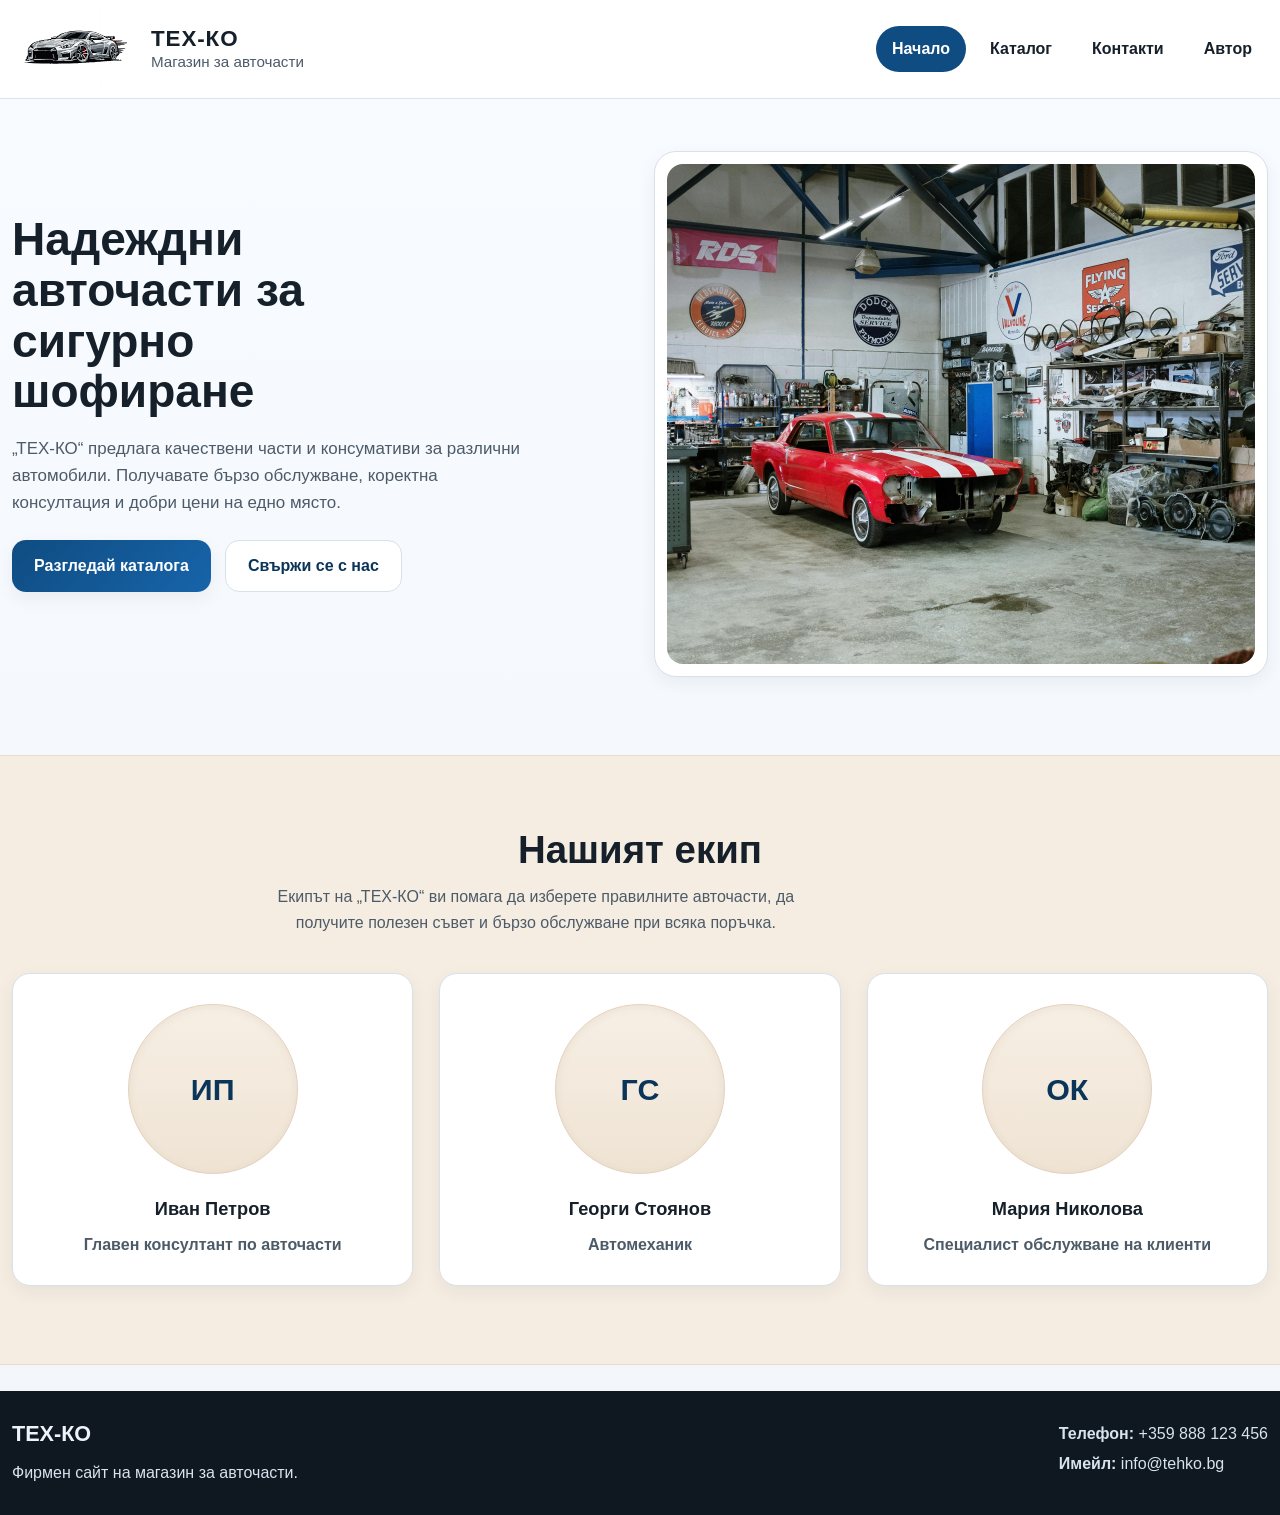
==== commit 62dde07a: "Refine home team section content and intro alignment" ====
--- a/index.html
+++ b/index.html
@@ -76,21 +76,18 @@
                         <div class="team-avatar" aria-hidden="true">ИП</div>
                         <h3>Иван Петров</h3>
                         <p class="team-role">Главен консултант по авточасти</p>
-                        <p>Съдейства при избор на точните части според модела и нуждите на автомобила.</p>
                     </article>
 
                     <article class="team-card">
                         <div class="team-avatar" aria-hidden="true">ГС</div>
                         <h3>Георги Стоянов</h3>
                         <p class="team-role">Автомеханик</p>
-                        <p>Дава практични насоки за монтаж, поддръжка и правилна експлоатация на частите.</p>
                     </article>
 
                     <article class="team-card">
                         <div class="team-avatar" aria-hidden="true">ОК</div>
                         <h3>Мария Николова</h3>
                         <p class="team-role">Специалист обслужване на клиенти</p>
-                        <p>Организира поръчките и помага с информация за доставка и наличности.</p>
                     </article>
                 </div>
             </div>
--- a/css/style.css
+++ b/css/style.css
@@ -64,13 +64,23 @@
 
 /* Достъпност */
 a:focus-visible,
-button:focus-visible,
-input:focus-visible,
-textarea:focus-visible,
-select:focus-visible {
+button:focus-visible {
     outline: 3px solid var(--accent);
     outline-offset: 3px;
     border-radius: 8px;
+}
+
+/* По-неутрален фокус за полетата във форми */
+input:not([type="checkbox"]):not([type="radio"]):focus,
+textarea:focus,
+select:focus,
+input:not([type="checkbox"]):not([type="radio"]):focus-visible,
+textarea:focus-visible,
+select:focus-visible {
+    border-color: #9fb5c8;
+    outline: 2px solid rgba(15, 76, 129, 0.22);
+    outline-offset: 1px;
+    box-shadow: none;
 }
 
 /* Header */
@@ -358,6 +368,7 @@
 .team-intro {
     max-width: 62ch;
     margin: 0 auto;
+    text-align: center;
 }
 
 .team-grid {
@@ -1353,23 +1364,6 @@
     line-height: 1.75;
 }
 
-.promo-highlight-box {
-    margin: 22px 0;
-    padding: 20px;
-    background: #eef4fb;
-    border: 1px solid var(--border);
-    border-radius: 20px;
-}
-
-.promo-highlight-box h3 {
-    margin: 0 0 12px;
-    font-size: 1.2rem;
-}
-
-.promo-benefit {
-    margin: 0;
-    color: var(--text);
-}
 
 .promo-list {
     margin: 0;
@@ -1460,6 +1454,8 @@
 .sales-simple-image {
     width: 100%;
     height: auto;
+    max-height: 450px;
+    object-fit: contain;
     border: 1px solid var(--border);
     border-radius: 14px;
     background: #ffffff;
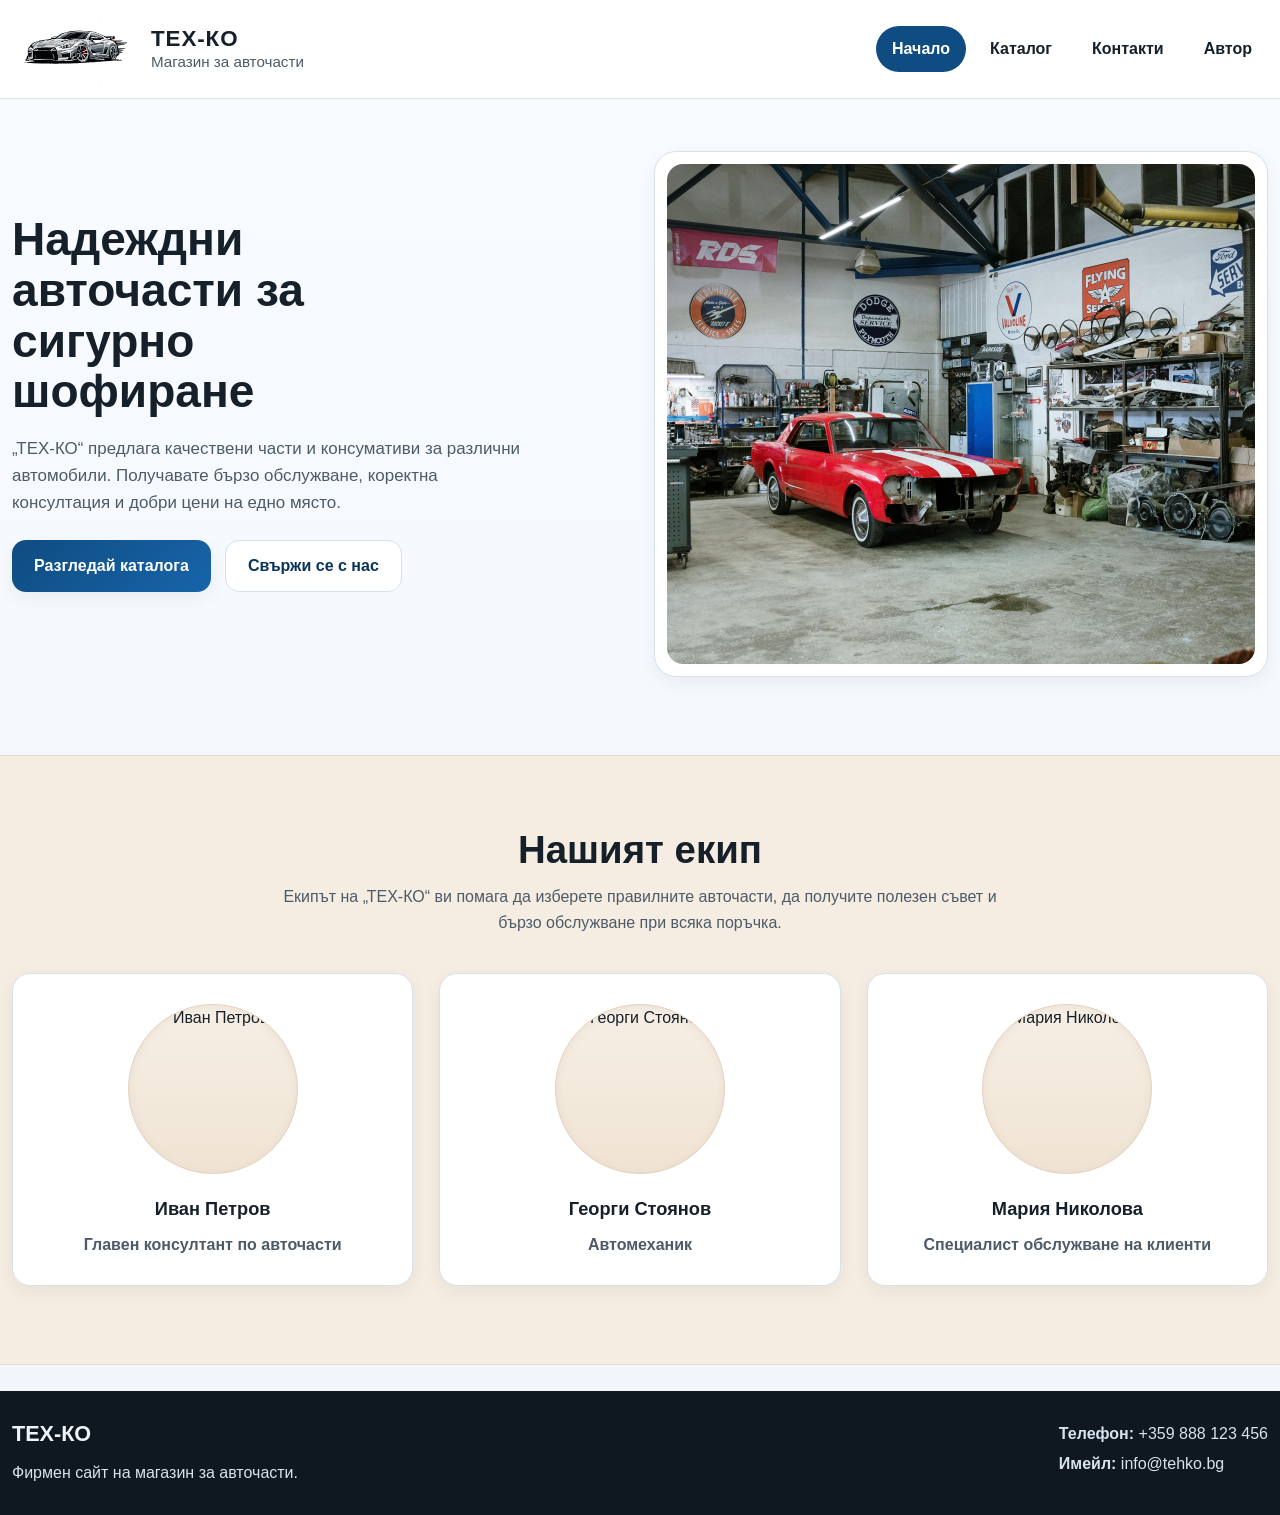
==== commit cd6e24c3: "Replace team initials avatars with image placeholders" ====
--- a/index.html
+++ b/index.html
@@ -73,19 +73,25 @@
 
                 <div class="team-grid">
                     <article class="team-card">
-                        <div class="team-avatar" aria-hidden="true">ИП</div>
+                        <div class="team-avatar">
+                            <img src="images/team/ivan-petrov.jpg" alt="Иван Петров">
+                        </div>
                         <h3>Иван Петров</h3>
                         <p class="team-role">Главен консултант по авточасти</p>
                     </article>
 
                     <article class="team-card">
-                        <div class="team-avatar" aria-hidden="true">ГС</div>
+                        <div class="team-avatar">
+                            <img src="images/team/georgi-stoyanov.jpg" alt="Георги Стоянов">
+                        </div>
                         <h3>Георги Стоянов</h3>
                         <p class="team-role">Автомеханик</p>
                     </article>
 
                     <article class="team-card">
-                        <div class="team-avatar" aria-hidden="true">ОК</div>
+                        <div class="team-avatar">
+                            <img src="images/team/maria-nikolova.jpg" alt="Мария Николова">
+                        </div>
                         <h3>Мария Николова</h3>
                         <p class="team-role">Специалист обслужване на клиенти</p>
                     </article>
--- a/css/style.css
+++ b/css/style.css
@@ -366,7 +366,7 @@
 }
 
 .team-intro {
-    max-width: 62ch;
+    
     margin: 0 auto;
     text-align: center;
 }
@@ -391,14 +391,18 @@
     height: 170px;
     margin: 0 auto 20px;
     border-radius: 50%;
-    display: grid;
-    place-items: center;
+    overflow: hidden;
     background: linear-gradient(180deg, #f7efe5 0%, #efe3d3 100%);
     border: 1px solid #e3d1bb;
     box-shadow: inset 0 2px 8px rgba(120, 90, 58, 0.08);
-    font-size: 1.9rem;
-    font-weight: 700;
-    color: var(--primary-dark);
+}
+
+.team-avatar img {
+    width: 100%;
+    height: 100%;
+    display: block;
+    object-fit: cover;
+    object-position: center;
 }
 
 .team-card h3 {
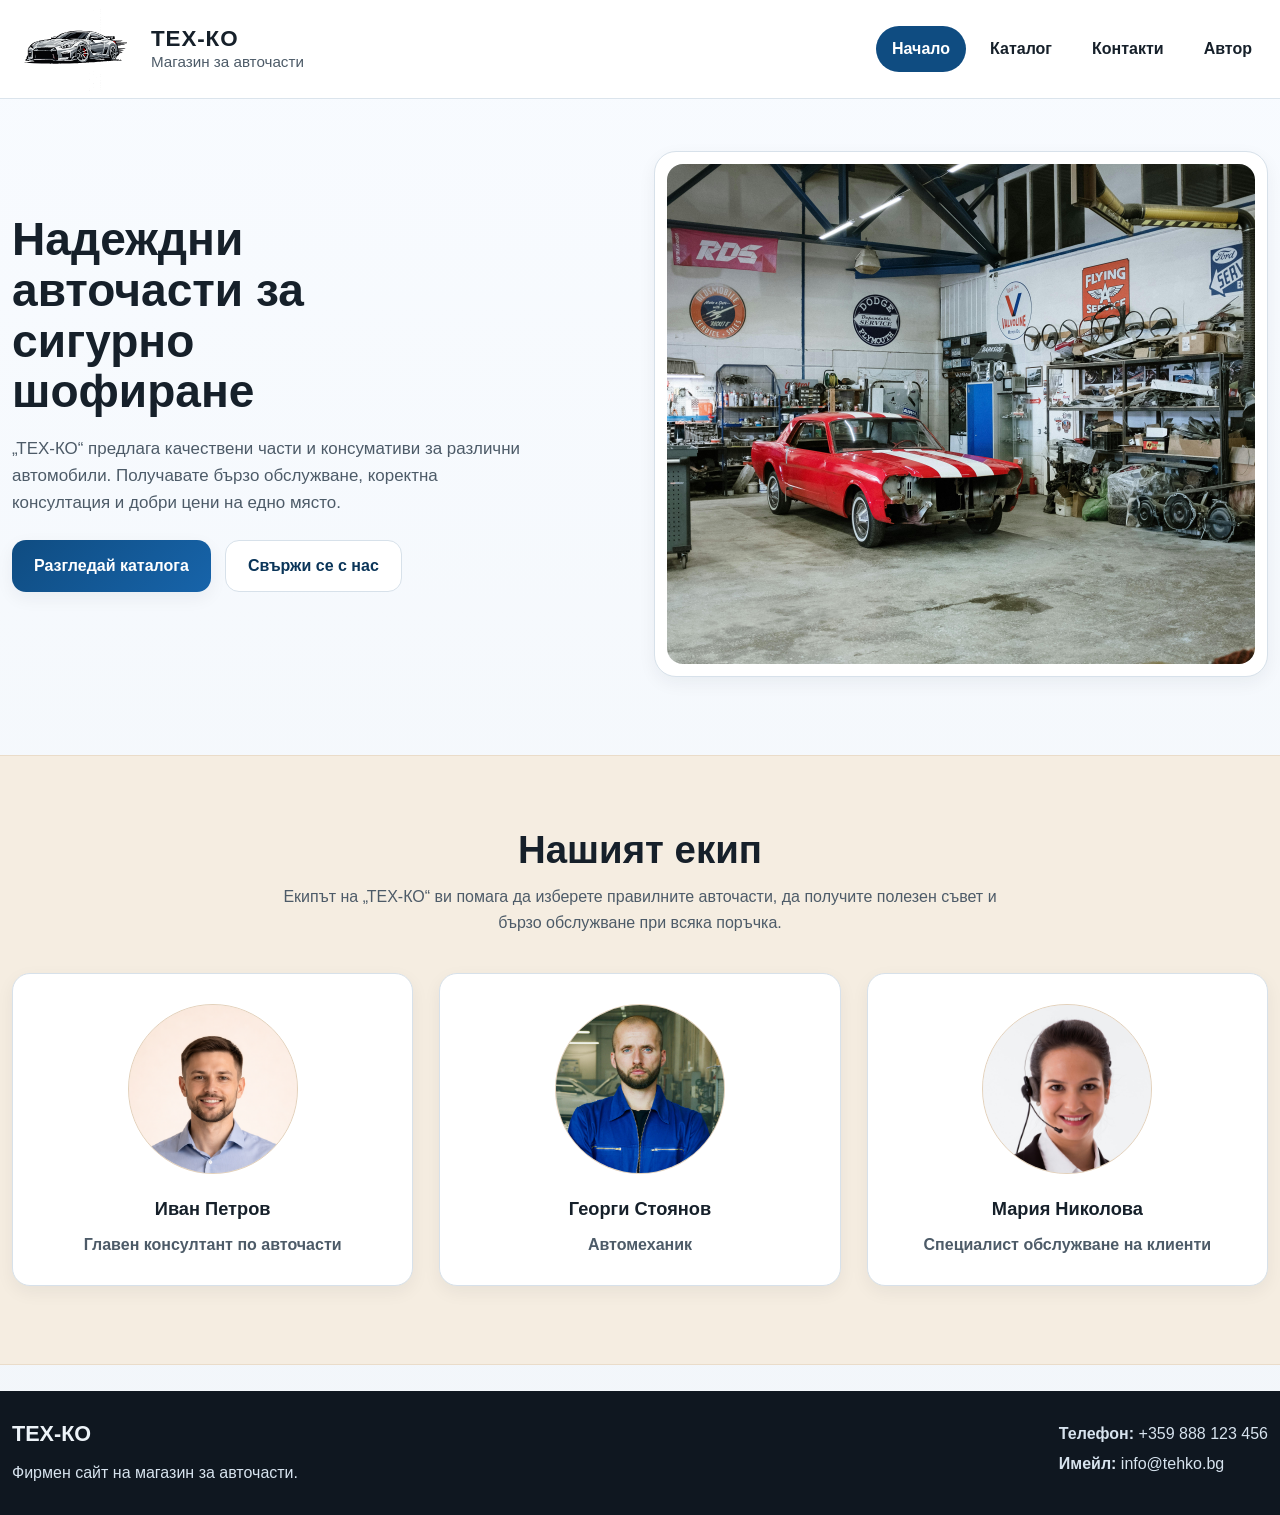
==== commit 15360741: "'ph'" ====
--- a/index.html
+++ b/index.html
@@ -74,7 +74,7 @@
                 <div class="team-grid">
                     <article class="team-card">
                         <div class="team-avatar">
-                            <img src="images/team/ivan-petrov.jpg" alt="Иван Петров">
+                            <img src="images/ivan-petrov.png" alt="Иван Петров">
                         </div>
                         <h3>Иван Петров</h3>
                         <p class="team-role">Главен консултант по авточасти</p>
@@ -82,7 +82,7 @@
 
                     <article class="team-card">
                         <div class="team-avatar">
-                            <img src="images/team/georgi-stoyanov.jpg" alt="Георги Стоянов">
+                            <img src="images/georgi-stoyanov.jpg" alt="Георги Стоянов">
                         </div>
                         <h3>Георги Стоянов</h3>
                         <p class="team-role">Автомеханик</p>
@@ -90,7 +90,7 @@
 
                     <article class="team-card">
                         <div class="team-avatar">
-                            <img src="images/team/maria-nikolova.jpg" alt="Мария Николова">
+                            <img src="images/maria-nikolova.jpg" alt="Мария Николова">
                         </div>
                         <h3>Мария Николова</h3>
                         <p class="team-role">Специалист обслужване на клиенти</p>
--- a/css/style.css
+++ b/css/style.css
@@ -399,7 +399,7 @@
 
 .team-avatar img {
     width: 100%;
-    height: 100%;
+    height: 150%;
     display: block;
     object-fit: cover;
     object-position: center;
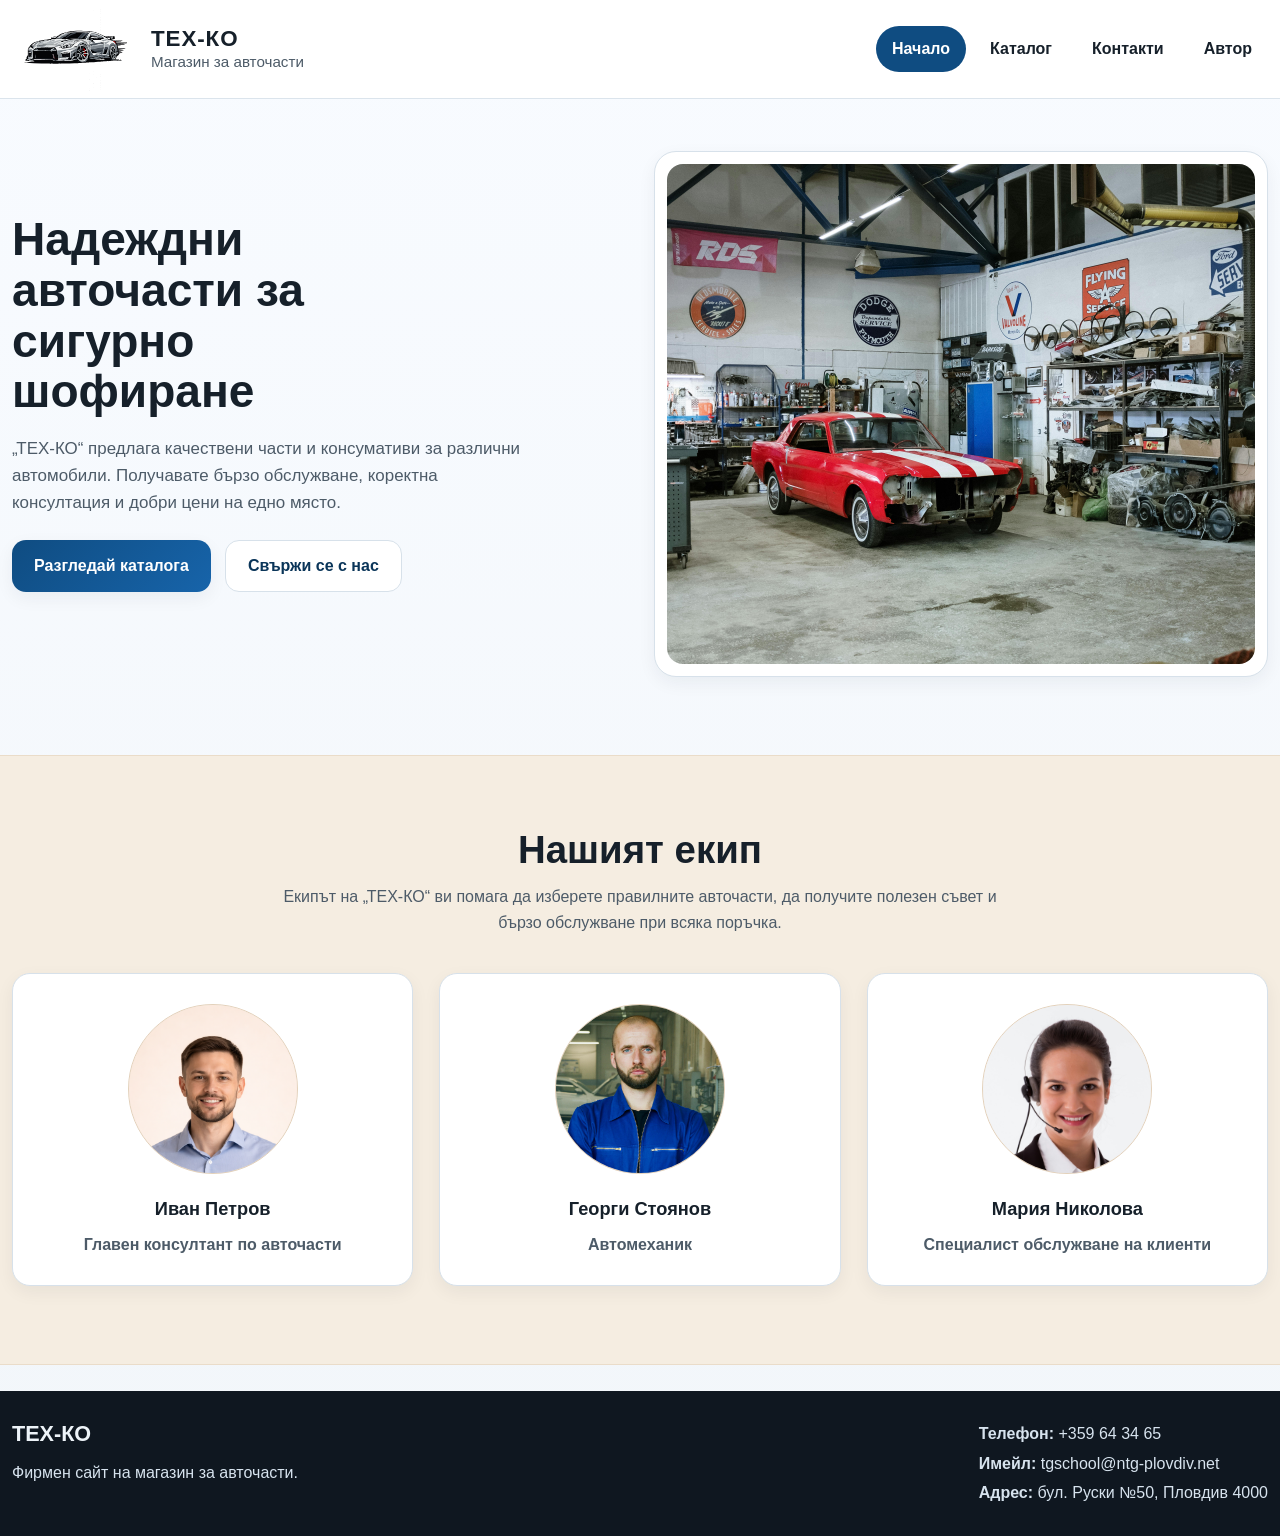
==== commit 11cbd8cf: "Update all site contact details and footer address" ====
--- a/index.html
+++ b/index.html
@@ -108,8 +108,9 @@
             </div>
 
             <div>
-                <p><strong>Телефон:</strong> +359 888 123 456</p>
-                <p><strong>Имейл:</strong> info@tehko.bg</p>
+                <p><strong>Телефон:</strong> +359 64 34 65</p>
+                <p><strong>Имейл:</strong> tgschool@ntg-plovdiv.net</p>
+                <p><strong>Адрес:</strong> бул. Руски №50, Пловдив 4000</p>
             </div>
         </div>
     </footer>
